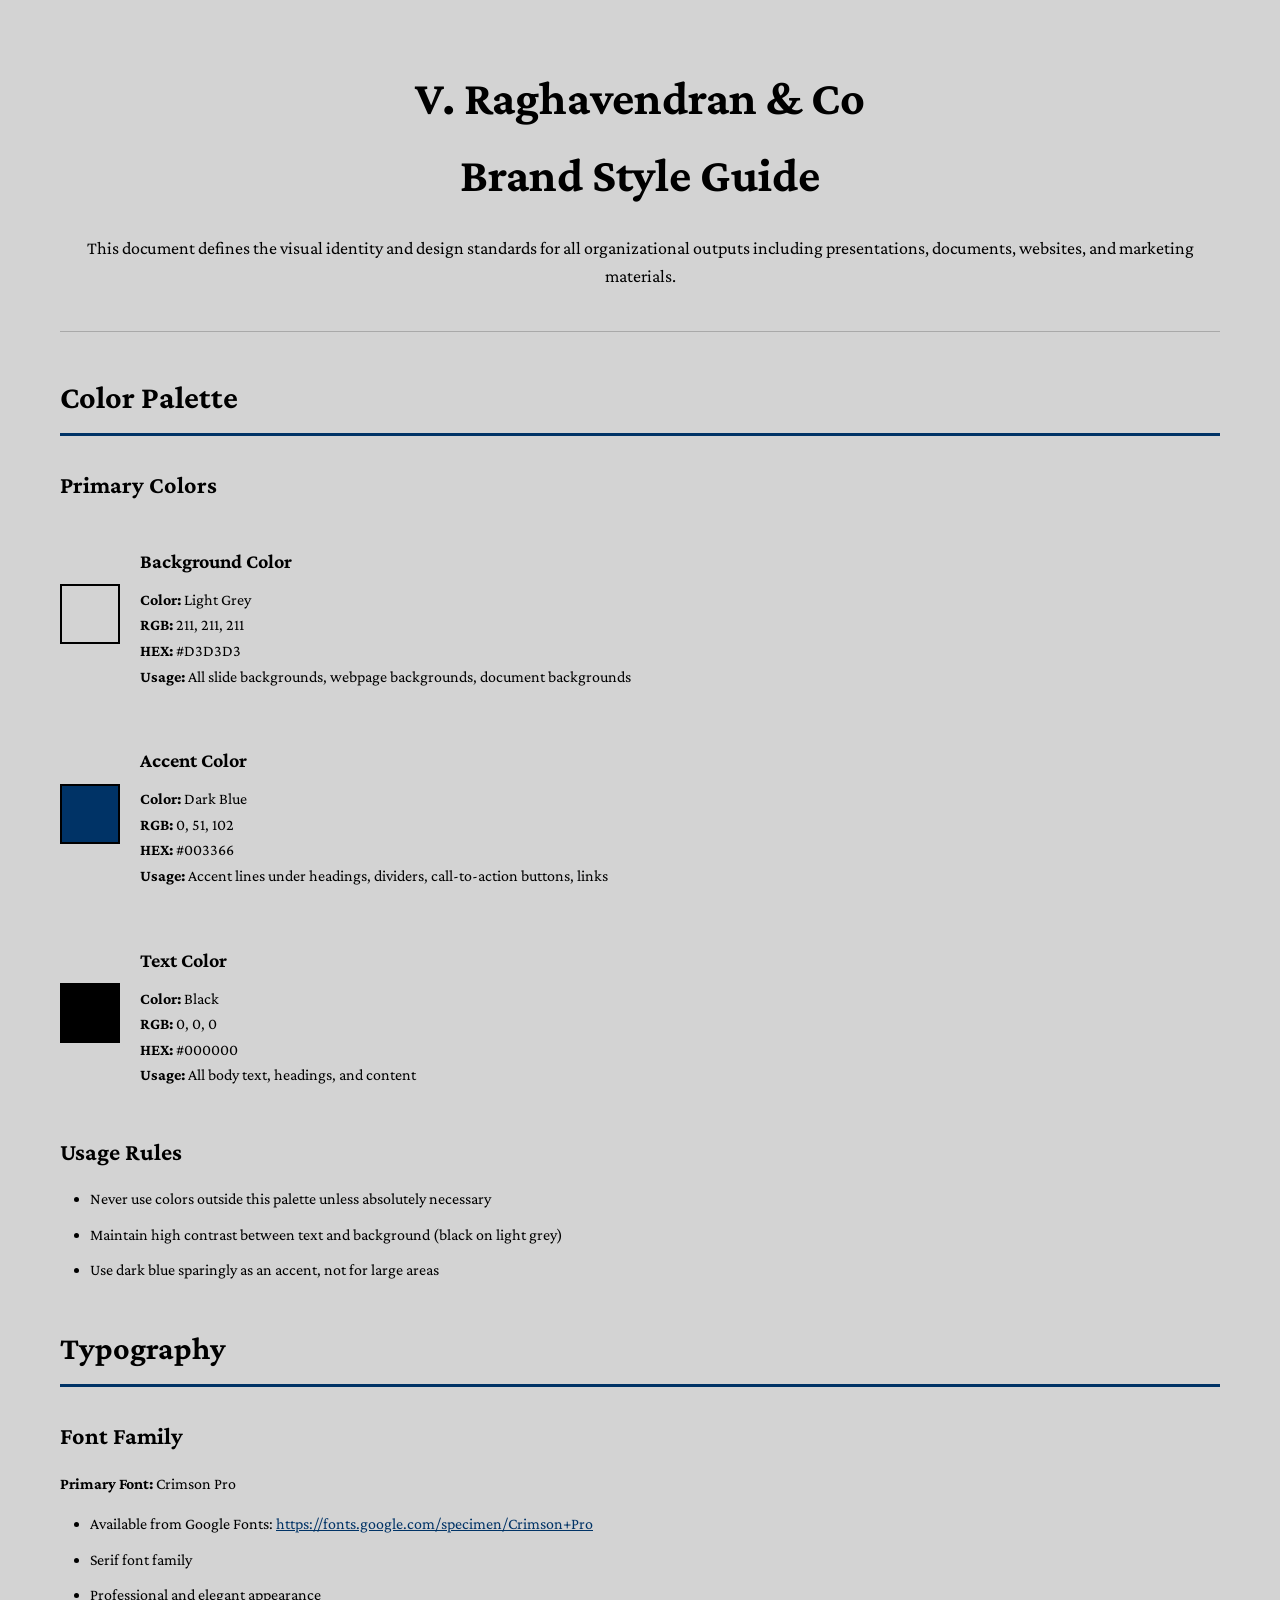
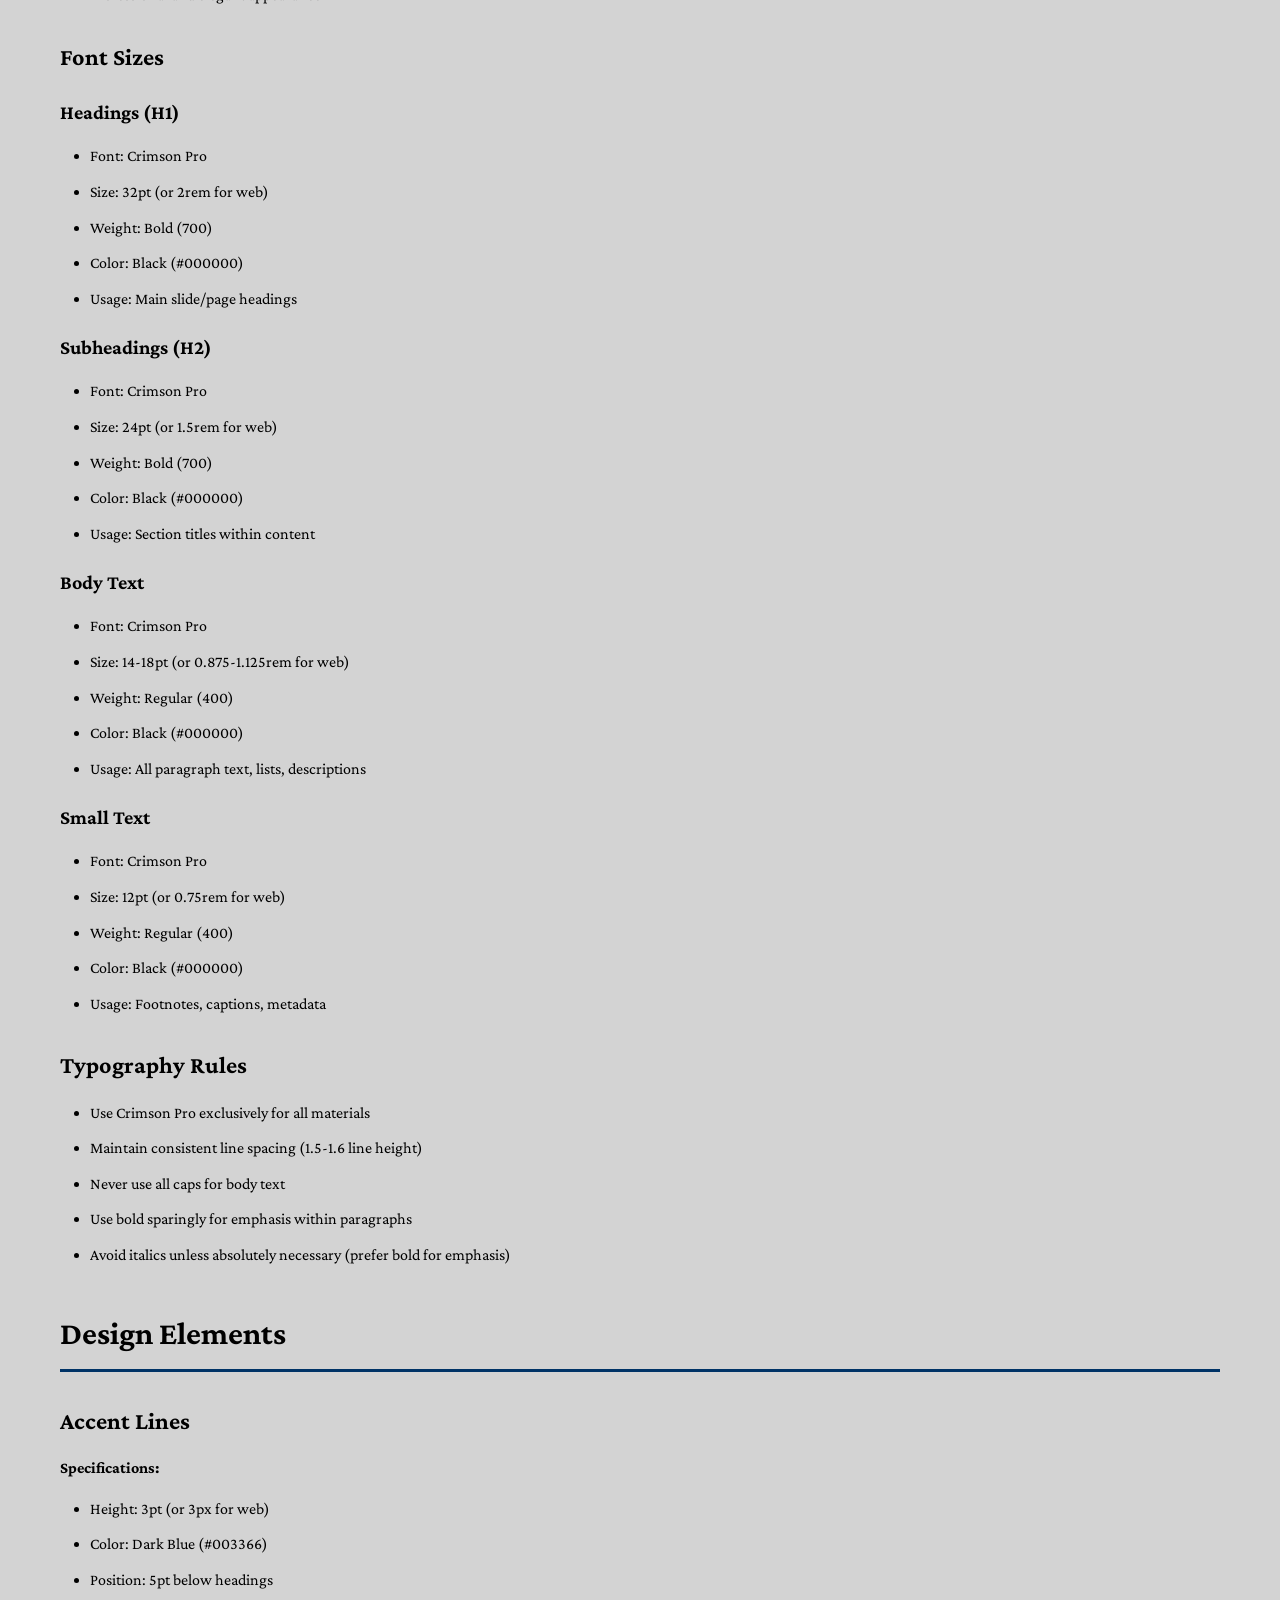
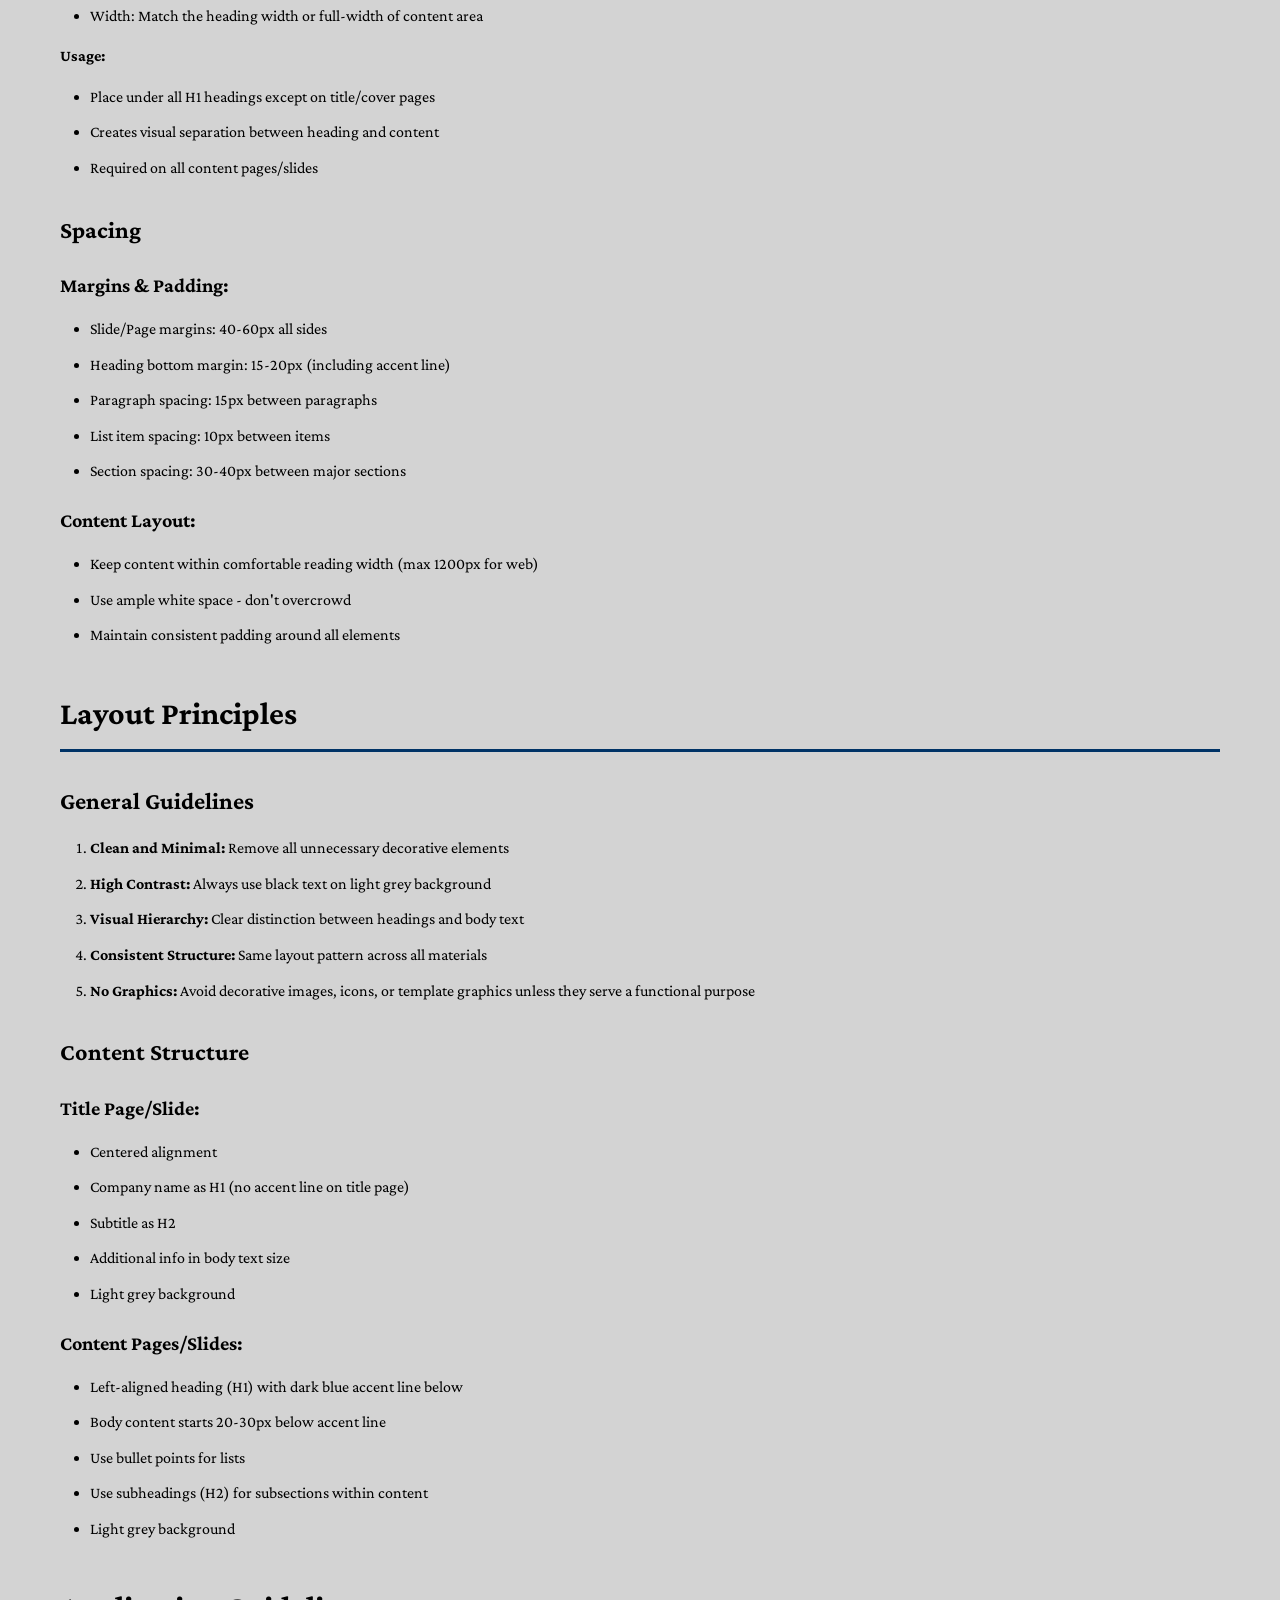
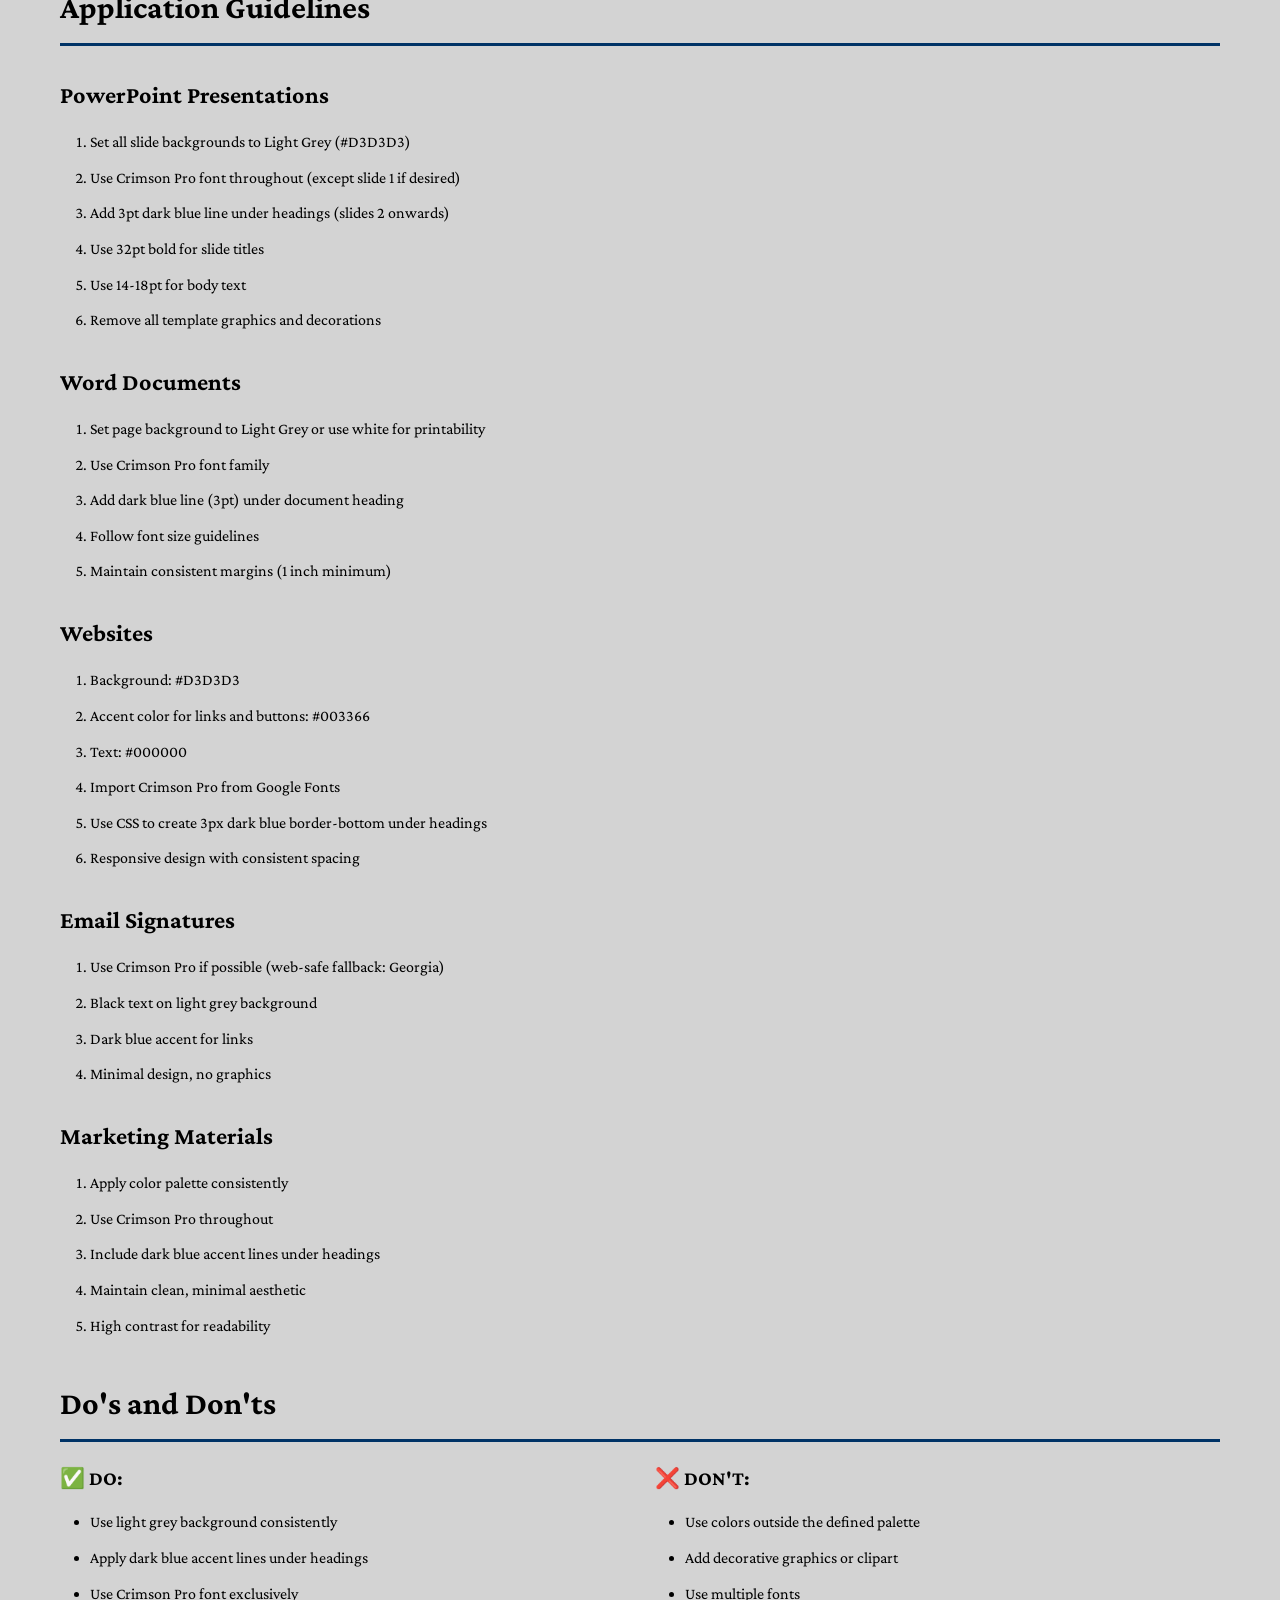
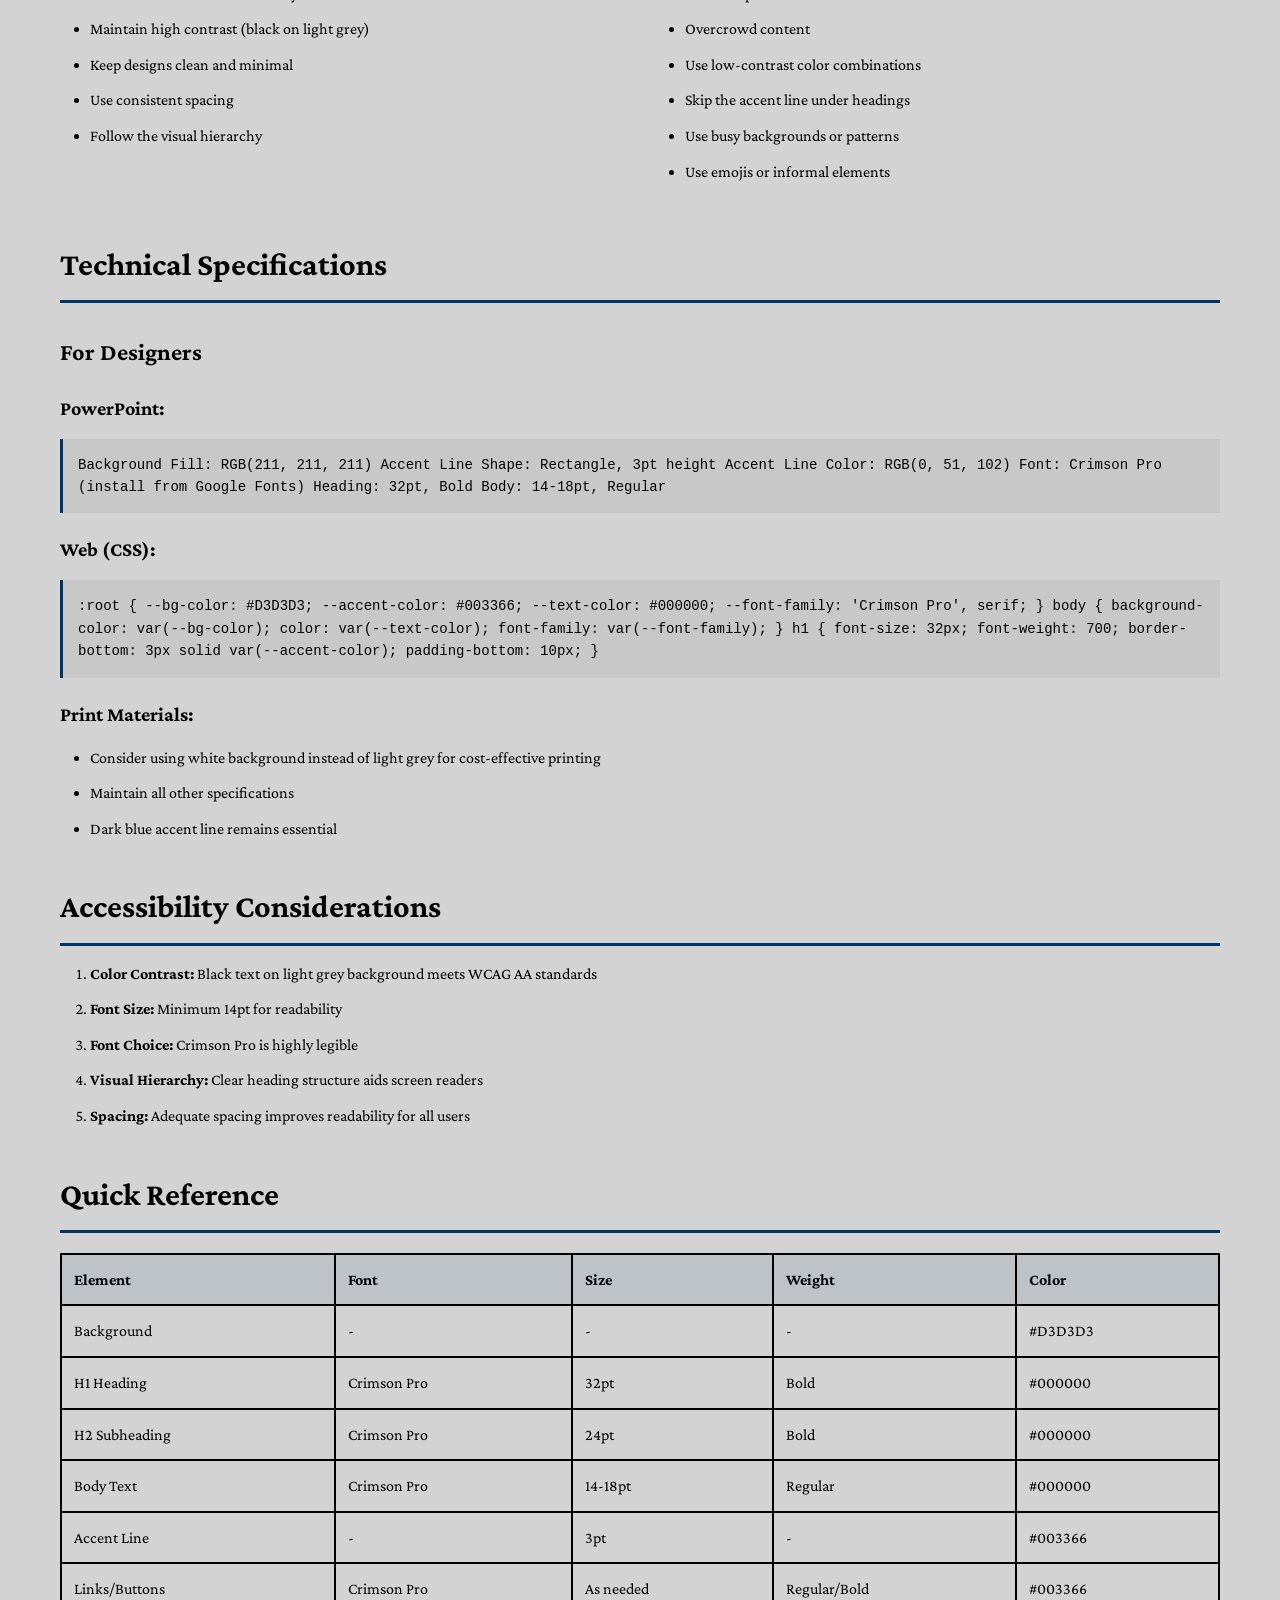
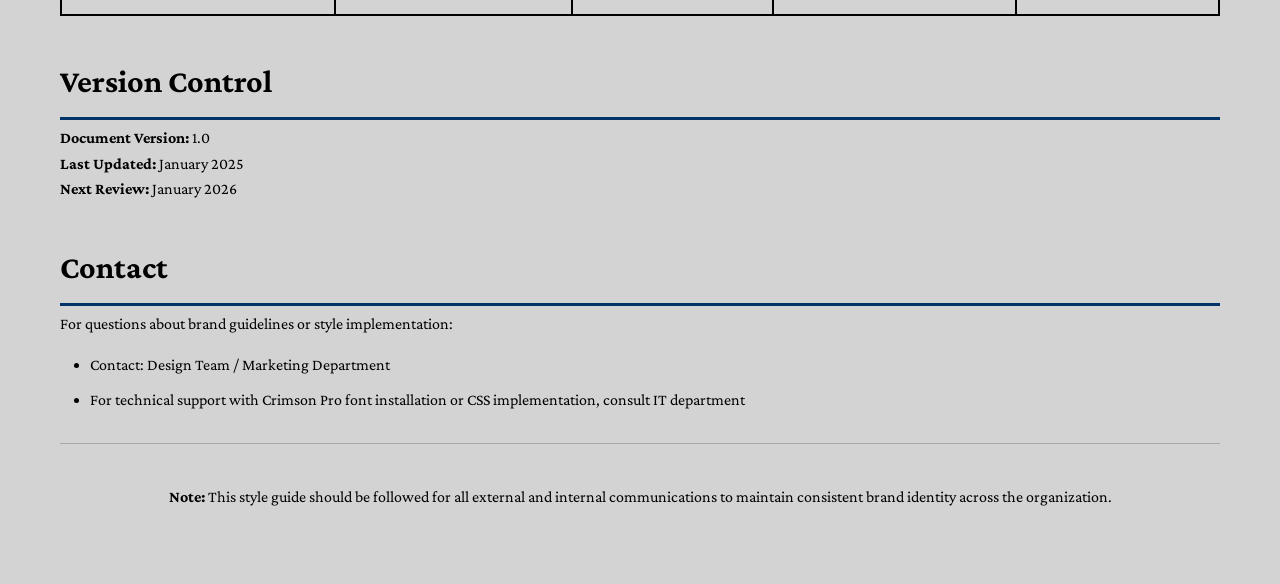
==== Brand_Style_Guide_Styled.html @ cbd0e16f "Add files via upload" ====
<!DOCTYPE html>
<html lang="en">
<head>
    <meta charset="UTF-8">
    <meta name="viewport" content="width=device-width, initial-scale=1.0">
    <title>V. Raghavendran & Co - Brand Style Guide</title>
    <link rel="preconnect" href="https://fonts.googleapis.com">
    <link rel="preconnect" href="https://fonts.gstatic.com" crossorigin>
    <link href="https://fonts.googleapis.com/css2?family=Crimson+Pro:wght@400;700&display=swap" rel="stylesheet">
    
    <style>
        :root {
            --bg-color: #D3D3D3;
            --accent-color: #003366;
            --text-color: #000000;
            --font-family: 'Crimson Pro', serif;
        }

        * {
            margin: 0;
            padding: 0;
            box-sizing: border-box;
        }

        body {
            background-color: var(--bg-color);
            color: var(--text-color);
            font-family: var(--font-family);
            font-size: 16px;
            line-height: 1.6;
            padding: 60px;
        }

        .container {
            max-width: 1200px;
            margin: 0 auto;
        }

        h1 {
            font-size: 48px;
            font-weight: 700;
            color: var(--text-color);
            margin-bottom: 20px;
            text-align: center;
            padding-bottom: 0;
        }

        h2 {
            font-size: 32px;
            font-weight: 700;
            color: var(--text-color);
            margin-top: 40px;
            margin-bottom: 5px;
            padding-bottom: 10px;
            border-bottom: 3px solid var(--accent-color);
        }

        h3 {
            font-size: 24px;
            font-weight: 700;
            color: var(--text-color);
            margin-top: 30px;
            margin-bottom: 15px;
        }

        h4 {
            font-size: 20px;
            font-weight: 700;
            color: var(--text-color);
            margin-top: 20px;
            margin-bottom: 10px;
        }

        p {
            margin-bottom: 15px;
        }

        ul, ol {
            margin: 15px 0 15px 30px;
        }

        li {
            margin-bottom: 10px;
        }

        strong {
            font-weight: 700;
        }

        .intro {
            text-align: center;
            margin-bottom: 40px;
            font-size: 18px;
        }

        hr {
            border: none;
            border-top: 1px solid rgba(0, 0, 0, 0.2);
            margin: 30px 0;
        }

        .color-box {
            display: inline-block;
            width: 60px;
            height: 60px;
            border: 2px solid var(--text-color);
            margin-right: 20px;
            vertical-align: middle;
        }

        .color-section {
            margin: 20px 0;
            display: flex;
            align-items: center;
        }

        .color-info {
            display: inline-block;
            vertical-align: middle;
        }

        table {
            width: 100%;
            border-collapse: collapse;
            margin: 20px 0;
        }

        table th, table td {
            border: 2px solid var(--text-color);
            padding: 12px;
            text-align: left;
        }

        table th {
            background-color: rgba(0, 51, 102, 0.1);
            font-weight: 700;
        }

        .code-block {
            background-color: rgba(0, 0, 0, 0.05);
            padding: 15px;
            margin: 15px 0;
            font-family: 'Courier New', monospace;
            font-size: 14px;
            border-left: 3px solid var(--accent-color);
            overflow-x: auto;
        }

        .dos-donts {
            display: grid;
            grid-template-columns: 1fr 1fr;
            gap: 30px;
            margin: 20px 0;
        }

        .dos-donts h4 {
            margin-top: 0;
        }

        @media (max-width: 768px) {
            body {
                padding: 20px;
            }

            h1 {
                font-size: 32px;
            }

            h2 {
                font-size: 24px;
            }

            .dos-donts {
                grid-template-columns: 1fr;
            }

            .color-section {
                flex-direction: column;
                align-items: flex-start;
            }

            .color-box {
                margin-bottom: 10px;
            }
        }

        @media print {
            body {
                background-color: white;
            }
        }
    </style>
</head>
<body>
    <div class="container">
        <h1>V. Raghavendran & Co<br>Brand Style Guide</h1>
        
        <p class="intro">This document defines the visual identity and design standards for all organizational outputs including presentations, documents, websites, and marketing materials.</p>

        <hr>

        <h2>Color Palette</h2>

        <h3>Primary Colors</h3>

        <div class="color-section">
            <div class="color-box" style="background-color: #D3D3D3;"></div>
            <div class="color-info">
                <h4>Background Color</h4>
                <p><strong>Color:</strong> Light Grey<br>
                <strong>RGB:</strong> 211, 211, 211<br>
                <strong>HEX:</strong> #D3D3D3<br>
                <strong>Usage:</strong> All slide backgrounds, webpage backgrounds, document backgrounds</p>
            </div>
        </div>

        <div class="color-section">
            <div class="color-box" style="background-color: #003366;"></div>
            <div class="color-info">
                <h4>Accent Color</h4>
                <p><strong>Color:</strong> Dark Blue<br>
                <strong>RGB:</strong> 0, 51, 102<br>
                <strong>HEX:</strong> #003366<br>
                <strong>Usage:</strong> Accent lines under headings, dividers, call-to-action buttons, links</p>
            </div>
        </div>

        <div class="color-section">
            <div class="color-box" style="background-color: #000000;"></div>
            <div class="color-info">
                <h4>Text Color</h4>
                <p><strong>Color:</strong> Black<br>
                <strong>RGB:</strong> 0, 0, 0<br>
                <strong>HEX:</strong> #000000<br>
                <strong>Usage:</strong> All body text, headings, and content</p>
            </div>
        </div>

        <h3>Usage Rules</h3>
        <ul>
            <li>Never use colors outside this palette unless absolutely necessary</li>
            <li>Maintain high contrast between text and background (black on light grey)</li>
            <li>Use dark blue sparingly as an accent, not for large areas</li>
        </ul>

        <h2>Typography</h2>

        <h3>Font Family</h3>
        <p><strong>Primary Font:</strong> Crimson Pro</p>
        <ul>
            <li>Available from Google Fonts: <a href="https://fonts.google.com/specimen/Crimson+Pro" style="color: #003366;">https://fonts.google.com/specimen/Crimson+Pro</a></li>
            <li>Serif font family</li>
            <li>Professional and elegant appearance</li>
        </ul>

        <h3>Font Sizes</h3>

        <h4>Headings (H1)</h4>
        <ul>
            <li>Font: Crimson Pro</li>
            <li>Size: 32pt (or 2rem for web)</li>
            <li>Weight: Bold (700)</li>
            <li>Color: Black (#000000)</li>
            <li>Usage: Main slide/page headings</li>
        </ul>

        <h4>Subheadings (H2)</h4>
        <ul>
            <li>Font: Crimson Pro</li>
            <li>Size: 24pt (or 1.5rem for web)</li>
            <li>Weight: Bold (700)</li>
            <li>Color: Black (#000000)</li>
            <li>Usage: Section titles within content</li>
        </ul>

        <h4>Body Text</h4>
        <ul>
            <li>Font: Crimson Pro</li>
            <li>Size: 14-18pt (or 0.875-1.125rem for web)</li>
            <li>Weight: Regular (400)</li>
            <li>Color: Black (#000000)</li>
            <li>Usage: All paragraph text, lists, descriptions</li>
        </ul>

        <h4>Small Text</h4>
        <ul>
            <li>Font: Crimson Pro</li>
            <li>Size: 12pt (or 0.75rem for web)</li>
            <li>Weight: Regular (400)</li>
            <li>Color: Black (#000000)</li>
            <li>Usage: Footnotes, captions, metadata</li>
        </ul>

        <h3>Typography Rules</h3>
        <ul>
            <li>Use Crimson Pro exclusively for all materials</li>
            <li>Maintain consistent line spacing (1.5-1.6 line height)</li>
            <li>Never use all caps for body text</li>
            <li>Use bold sparingly for emphasis within paragraphs</li>
            <li>Avoid italics unless absolutely necessary (prefer bold for emphasis)</li>
        </ul>

        <h2>Design Elements</h2>

        <h3>Accent Lines</h3>
        <p><strong>Specifications:</strong></p>
        <ul>
            <li>Height: 3pt (or 3px for web)</li>
            <li>Color: Dark Blue (#003366)</li>
            <li>Position: 5pt below headings</li>
            <li>Width: Match the heading width or full-width of content area</li>
        </ul>

        <p><strong>Usage:</strong></p>
        <ul>
            <li>Place under all H1 headings except on title/cover pages</li>
            <li>Creates visual separation between heading and content</li>
            <li>Required on all content pages/slides</li>
        </ul>

        <h3>Spacing</h3>

        <h4>Margins & Padding:</h4>
        <ul>
            <li>Slide/Page margins: 40-60px all sides</li>
            <li>Heading bottom margin: 15-20px (including accent line)</li>
            <li>Paragraph spacing: 15px between paragraphs</li>
            <li>List item spacing: 10px between items</li>
            <li>Section spacing: 30-40px between major sections</li>
        </ul>

        <h4>Content Layout:</h4>
        <ul>
            <li>Keep content within comfortable reading width (max 1200px for web)</li>
            <li>Use ample white space - don't overcrowd</li>
            <li>Maintain consistent padding around all elements</li>
        </ul>

        <h2>Layout Principles</h2>

        <h3>General Guidelines</h3>
        <ol>
            <li><strong>Clean and Minimal:</strong> Remove all unnecessary decorative elements</li>
            <li><strong>High Contrast:</strong> Always use black text on light grey background</li>
            <li><strong>Visual Hierarchy:</strong> Clear distinction between headings and body text</li>
            <li><strong>Consistent Structure:</strong> Same layout pattern across all materials</li>
            <li><strong>No Graphics:</strong> Avoid decorative images, icons, or template graphics unless they serve a functional purpose</li>
        </ol>

        <h3>Content Structure</h3>

        <h4>Title Page/Slide:</h4>
        <ul>
            <li>Centered alignment</li>
            <li>Company name as H1 (no accent line on title page)</li>
            <li>Subtitle as H2</li>
            <li>Additional info in body text size</li>
            <li>Light grey background</li>
        </ul>

        <h4>Content Pages/Slides:</h4>
        <ul>
            <li>Left-aligned heading (H1) with dark blue accent line below</li>
            <li>Body content starts 20-30px below accent line</li>
            <li>Use bullet points for lists</li>
            <li>Use subheadings (H2) for subsections within content</li>
            <li>Light grey background</li>
        </ul>

        <h2>Application Guidelines</h2>

        <h3>PowerPoint Presentations</h3>
        <ol>
            <li>Set all slide backgrounds to Light Grey (#D3D3D3)</li>
            <li>Use Crimson Pro font throughout (except slide 1 if desired)</li>
            <li>Add 3pt dark blue line under headings (slides 2 onwards)</li>
            <li>Use 32pt bold for slide titles</li>
            <li>Use 14-18pt for body text</li>
            <li>Remove all template graphics and decorations</li>
        </ol>

        <h3>Word Documents</h3>
        <ol>
            <li>Set page background to Light Grey or use white for printability</li>
            <li>Use Crimson Pro font family</li>
            <li>Add dark blue line (3pt) under document heading</li>
            <li>Follow font size guidelines</li>
            <li>Maintain consistent margins (1 inch minimum)</li>
        </ol>

        <h3>Websites</h3>
        <ol>
            <li>Background: #D3D3D3</li>
            <li>Accent color for links and buttons: #003366</li>
            <li>Text: #000000</li>
            <li>Import Crimson Pro from Google Fonts</li>
            <li>Use CSS to create 3px dark blue border-bottom under headings</li>
            <li>Responsive design with consistent spacing</li>
        </ol>

        <h3>Email Signatures</h3>
        <ol>
            <li>Use Crimson Pro if possible (web-safe fallback: Georgia)</li>
            <li>Black text on light grey background</li>
            <li>Dark blue accent for links</li>
            <li>Minimal design, no graphics</li>
        </ol>

        <h3>Marketing Materials</h3>
        <ol>
            <li>Apply color palette consistently</li>
            <li>Use Crimson Pro throughout</li>
            <li>Include dark blue accent lines under headings</li>
            <li>Maintain clean, minimal aesthetic</li>
            <li>High contrast for readability</li>
        </ol>

        <h2>Do's and Don'ts</h2>

        <div class="dos-donts">
            <div>
                <h4>✅ DO:</h4>
                <ul>
                    <li>Use light grey background consistently</li>
                    <li>Apply dark blue accent lines under headings</li>
                    <li>Use Crimson Pro font exclusively</li>
                    <li>Maintain high contrast (black on light grey)</li>
                    <li>Keep designs clean and minimal</li>
                    <li>Use consistent spacing</li>
                    <li>Follow the visual hierarchy</li>
                </ul>
            </div>
            <div>
                <h4>❌ DON'T:</h4>
                <ul>
                    <li>Use colors outside the defined palette</li>
                    <li>Add decorative graphics or clipart</li>
                    <li>Use multiple fonts</li>
                    <li>Overcrowd content</li>
                    <li>Use low-contrast color combinations</li>
                    <li>Skip the accent line under headings</li>
                    <li>Use busy backgrounds or patterns</li>
                    <li>Use emojis or informal elements</li>
                </ul>
            </div>
        </div>

        <h2>Technical Specifications</h2>

        <h3>For Designers</h3>

        <h4>PowerPoint:</h4>
        <div class="code-block">Background Fill: RGB(211, 211, 211)
Accent Line Shape: Rectangle, 3pt height
Accent Line Color: RGB(0, 51, 102)
Font: Crimson Pro (install from Google Fonts)
Heading: 32pt, Bold
Body: 14-18pt, Regular</div>

        <h4>Web (CSS):</h4>
        <div class="code-block">:root {
  --bg-color: #D3D3D3;
  --accent-color: #003366;
  --text-color: #000000;
  --font-family: 'Crimson Pro', serif;
}

body {
  background-color: var(--bg-color);
  color: var(--text-color);
  font-family: var(--font-family);
}

h1 {
  font-size: 32px;
  font-weight: 700;
  border-bottom: 3px solid var(--accent-color);
  padding-bottom: 10px;
}</div>

        <h4>Print Materials:</h4>
        <ul>
            <li>Consider using white background instead of light grey for cost-effective printing</li>
            <li>Maintain all other specifications</li>
            <li>Dark blue accent line remains essential</li>
        </ul>

        <h2>Accessibility Considerations</h2>
        <ol>
            <li><strong>Color Contrast:</strong> Black text on light grey background meets WCAG AA standards</li>
            <li><strong>Font Size:</strong> Minimum 14pt for readability</li>
            <li><strong>Font Choice:</strong> Crimson Pro is highly legible</li>
            <li><strong>Visual Hierarchy:</strong> Clear heading structure aids screen readers</li>
            <li><strong>Spacing:</strong> Adequate spacing improves readability for all users</li>
        </ol>

        <h2>Quick Reference</h2>

        <table>
            <thead>
                <tr>
                    <th>Element</th>
                    <th>Font</th>
                    <th>Size</th>
                    <th>Weight</th>
                    <th>Color</th>
                </tr>
            </thead>
            <tbody>
                <tr>
                    <td>Background</td>
                    <td>-</td>
                    <td>-</td>
                    <td>-</td>
                    <td>#D3D3D3</td>
                </tr>
                <tr>
                    <td>H1 Heading</td>
                    <td>Crimson Pro</td>
                    <td>32pt</td>
                    <td>Bold</td>
                    <td>#000000</td>
                </tr>
                <tr>
                    <td>H2 Subheading</td>
                    <td>Crimson Pro</td>
                    <td>24pt</td>
                    <td>Bold</td>
                    <td>#000000</td>
                </tr>
                <tr>
                    <td>Body Text</td>
                    <td>Crimson Pro</td>
                    <td>14-18pt</td>
                    <td>Regular</td>
                    <td>#000000</td>
                </tr>
                <tr>
                    <td>Accent Line</td>
                    <td>-</td>
                    <td>3pt</td>
                    <td>-</td>
                    <td>#003366</td>
                </tr>
                <tr>
                    <td>Links/Buttons</td>
                    <td>Crimson Pro</td>
                    <td>As needed</td>
                    <td>Regular/Bold</td>
                    <td>#003366</td>
                </tr>
            </tbody>
        </table>

        <h2>Version Control</h2>
        <p><strong>Document Version:</strong> 1.0<br>
        <strong>Last Updated:</strong> January 2025<br>
        <strong>Next Review:</strong> January 2026</p>

        <h2>Contact</h2>
        <p>For questions about brand guidelines or style implementation:</p>
        <ul>
            <li>Contact: Design Team / Marketing Department</li>
            <li>For technical support with Crimson Pro font installation or CSS implementation, consult IT department</li>
        </ul>

        <hr>

        <p style="text-align: center; margin-top: 40px;"><strong>Note:</strong> This style guide should be followed for all external and internal communications to maintain consistent brand identity across the organization.</p>

    </div>
</body>
</html>
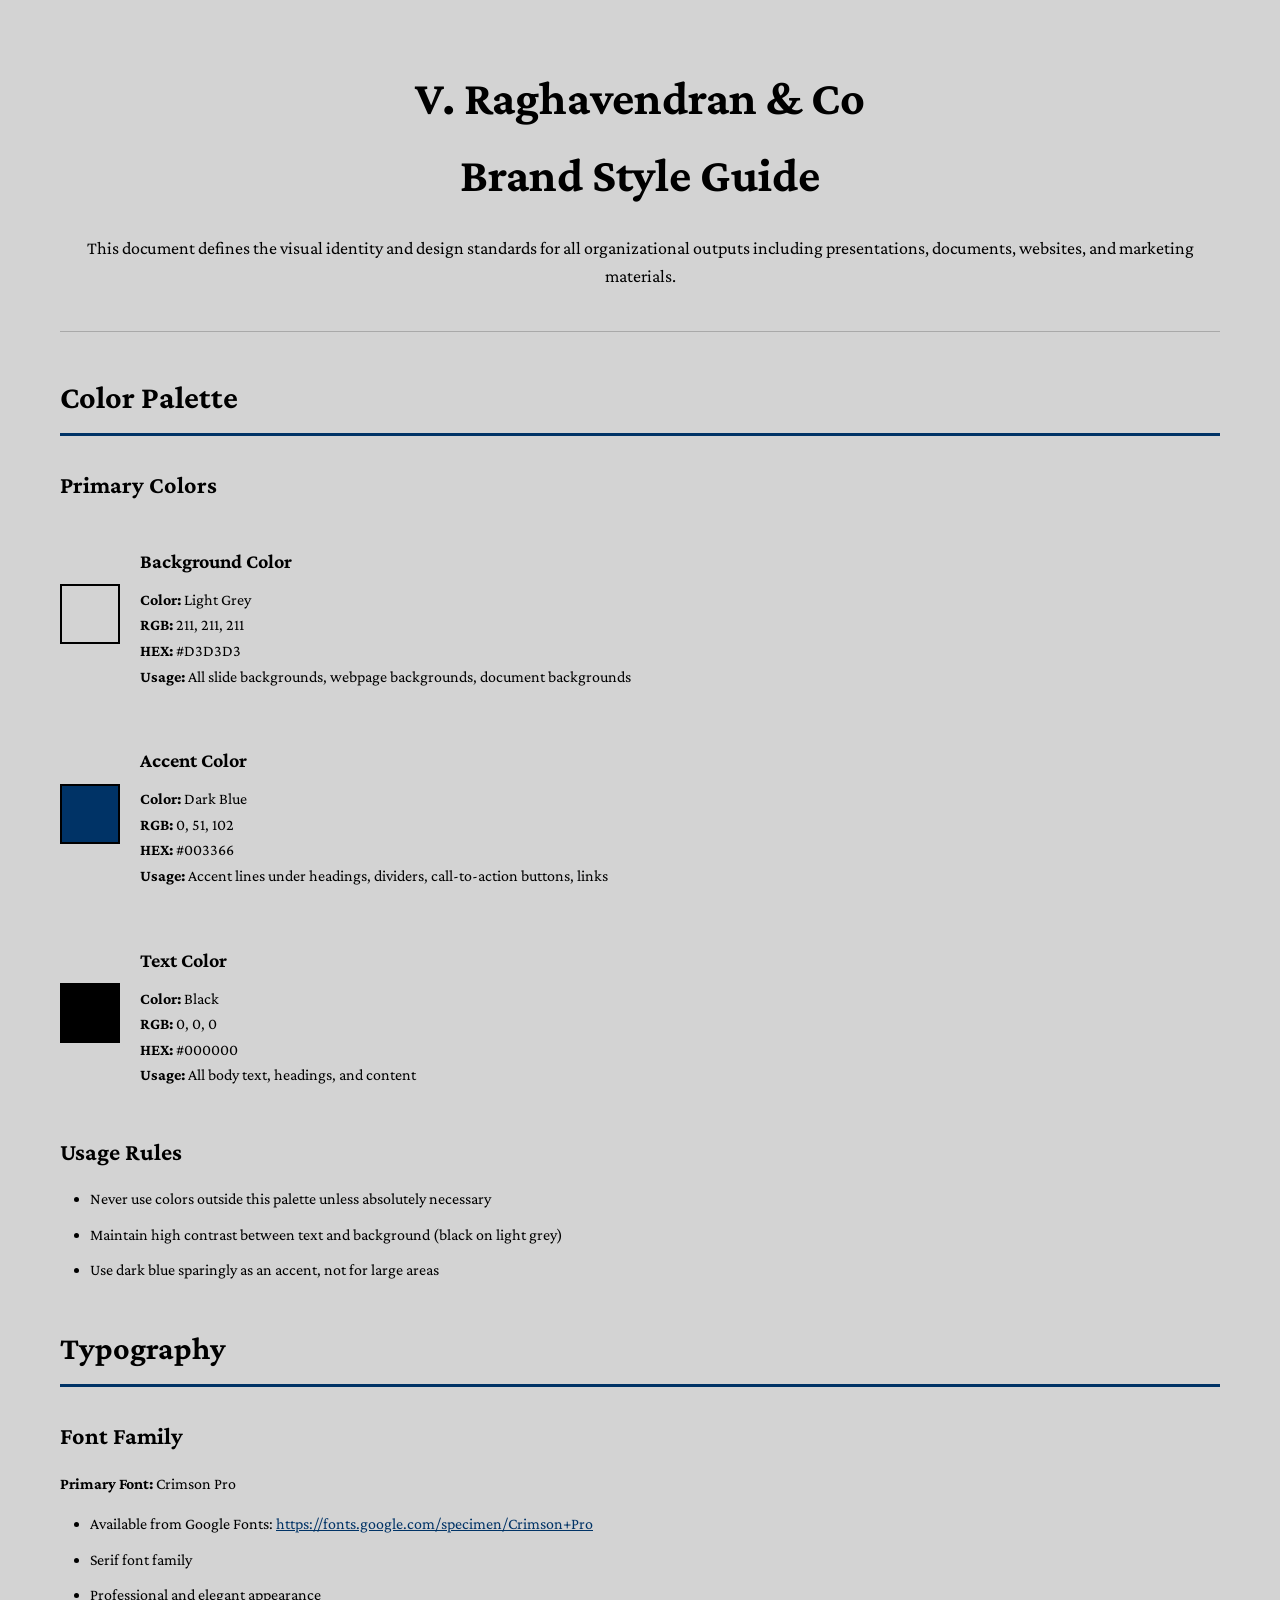
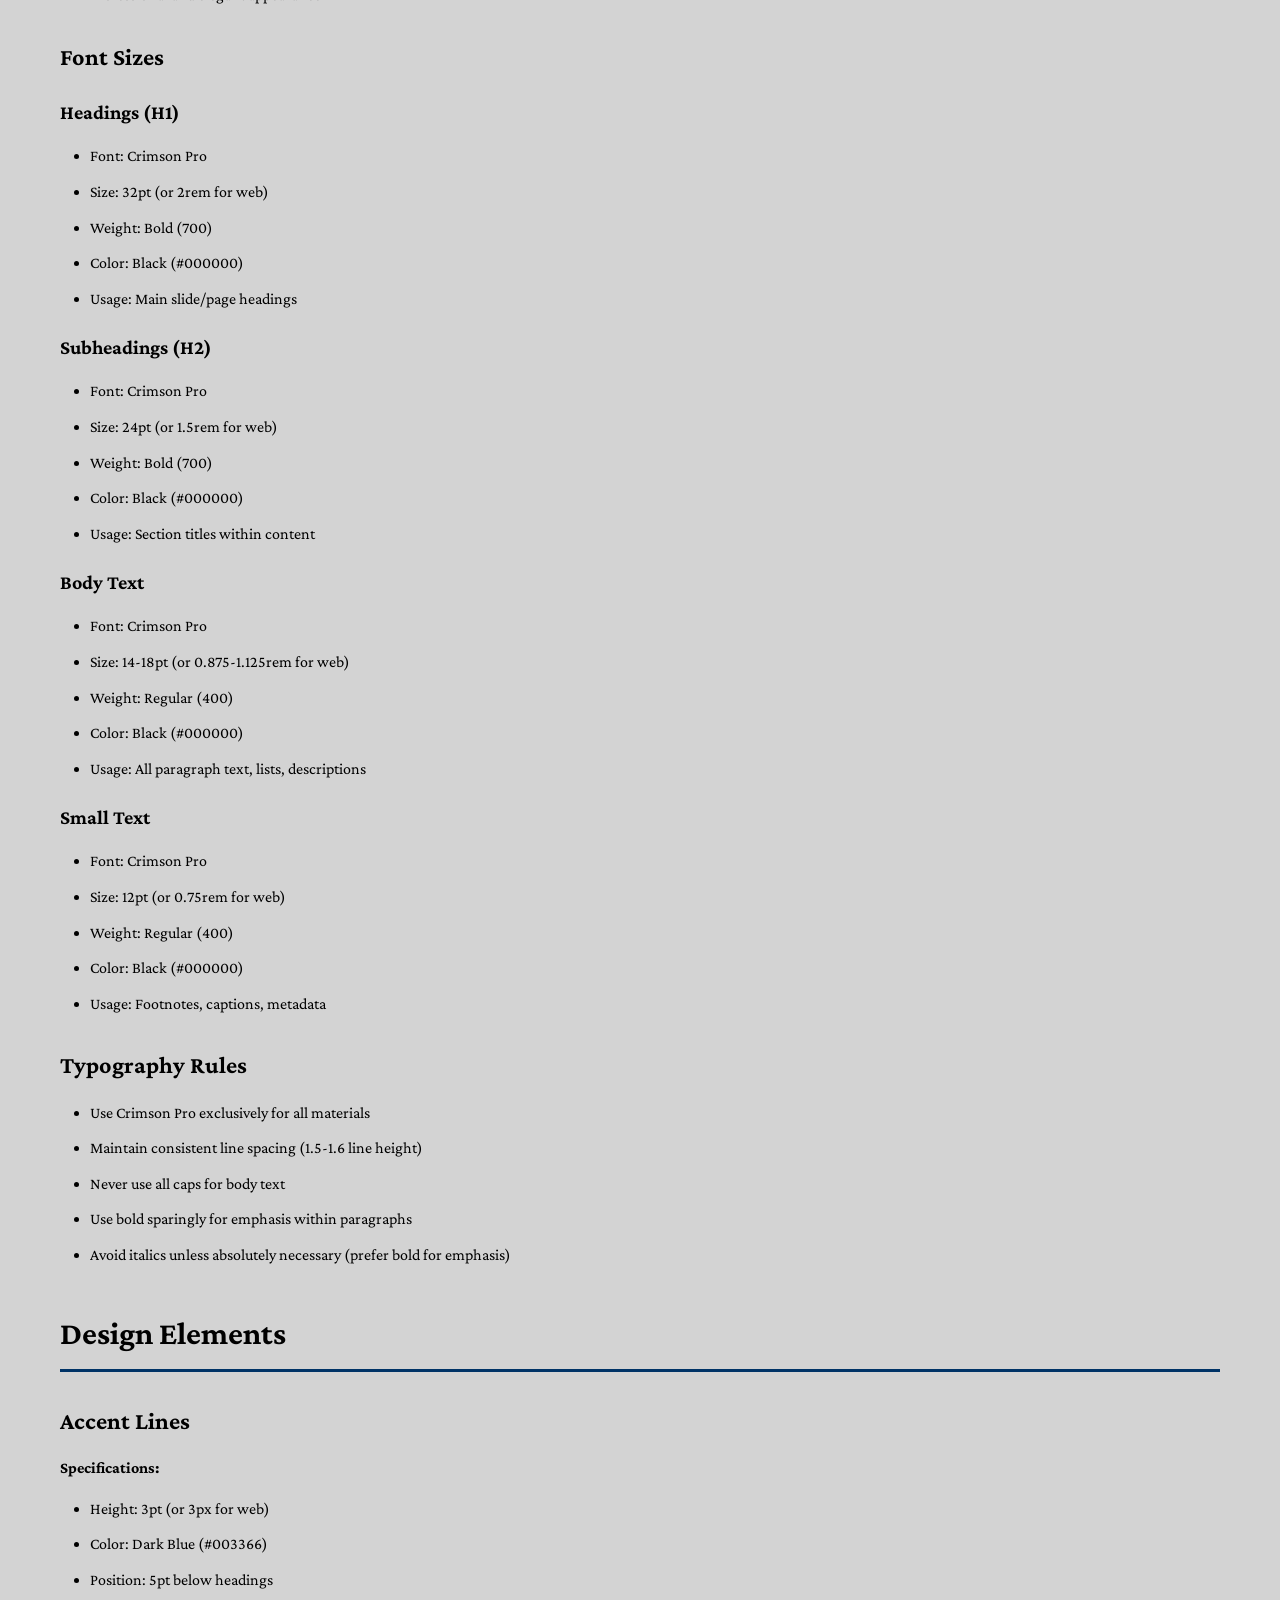
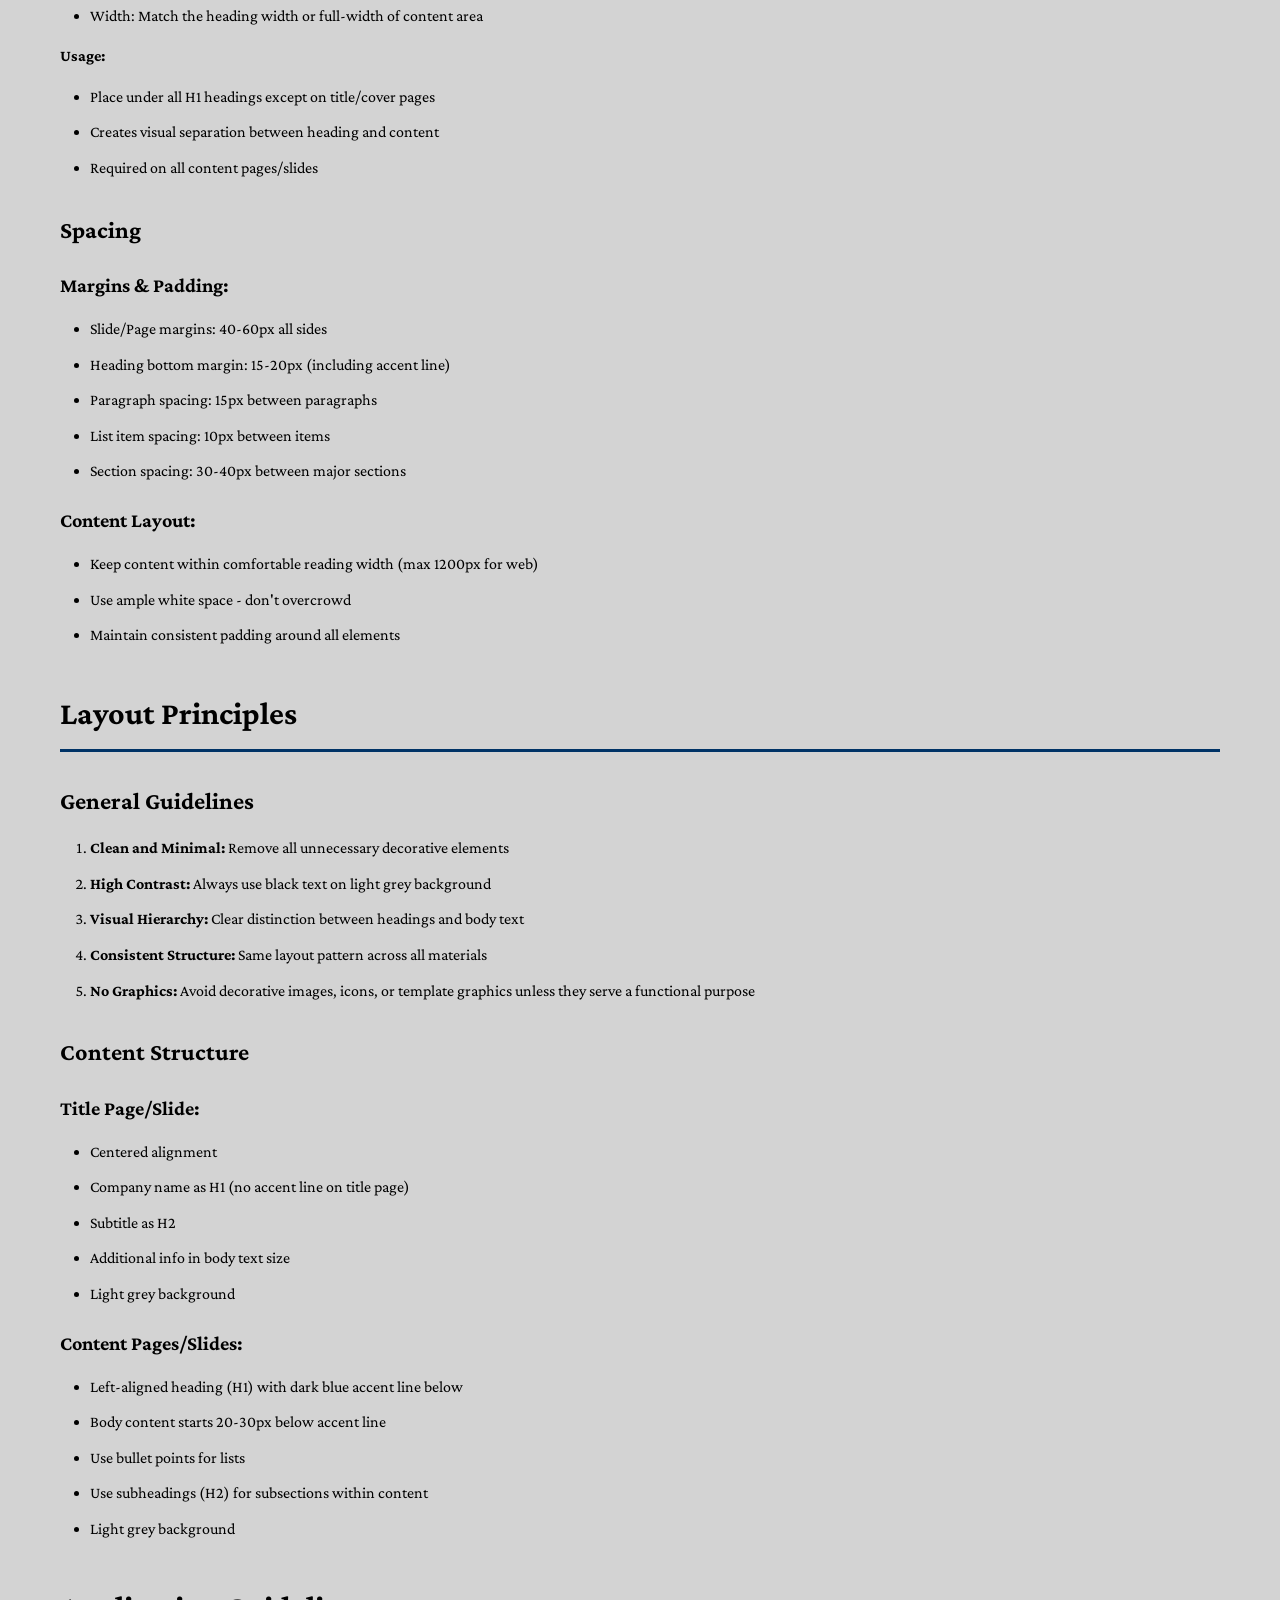
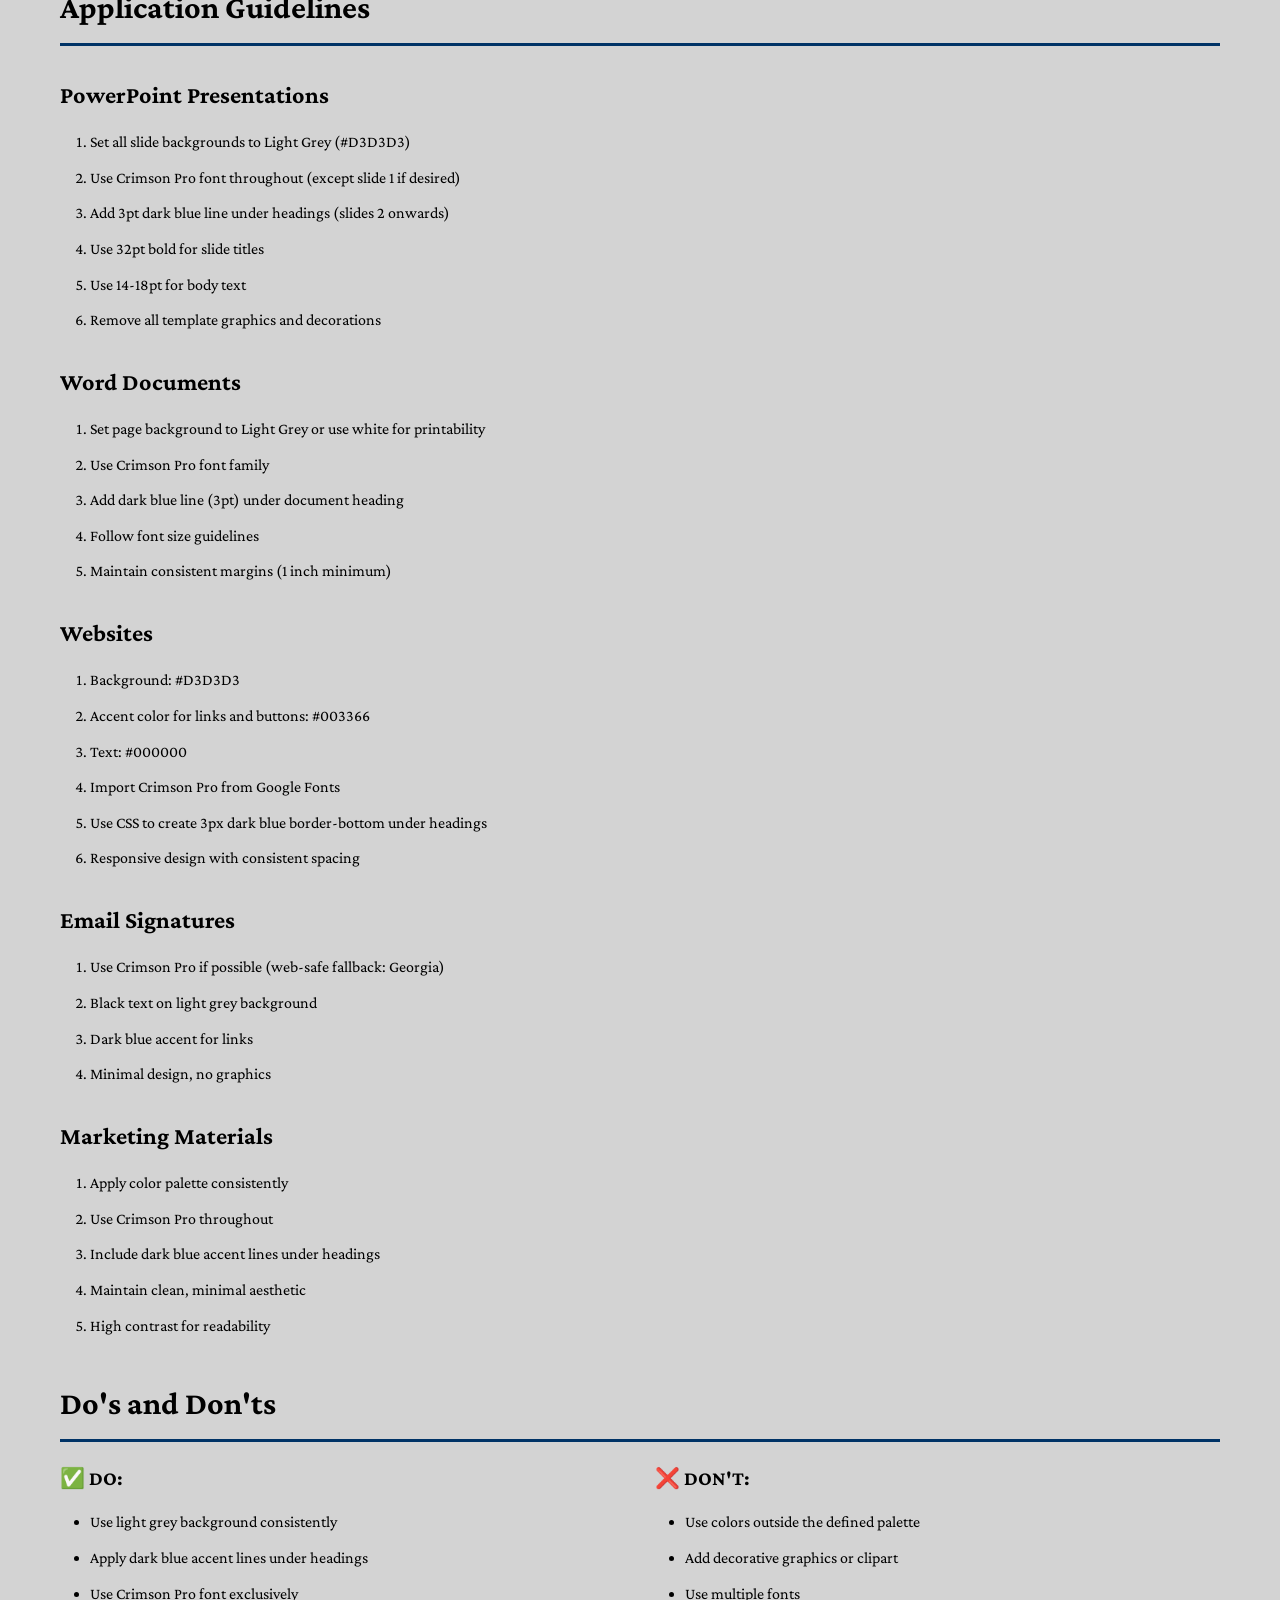
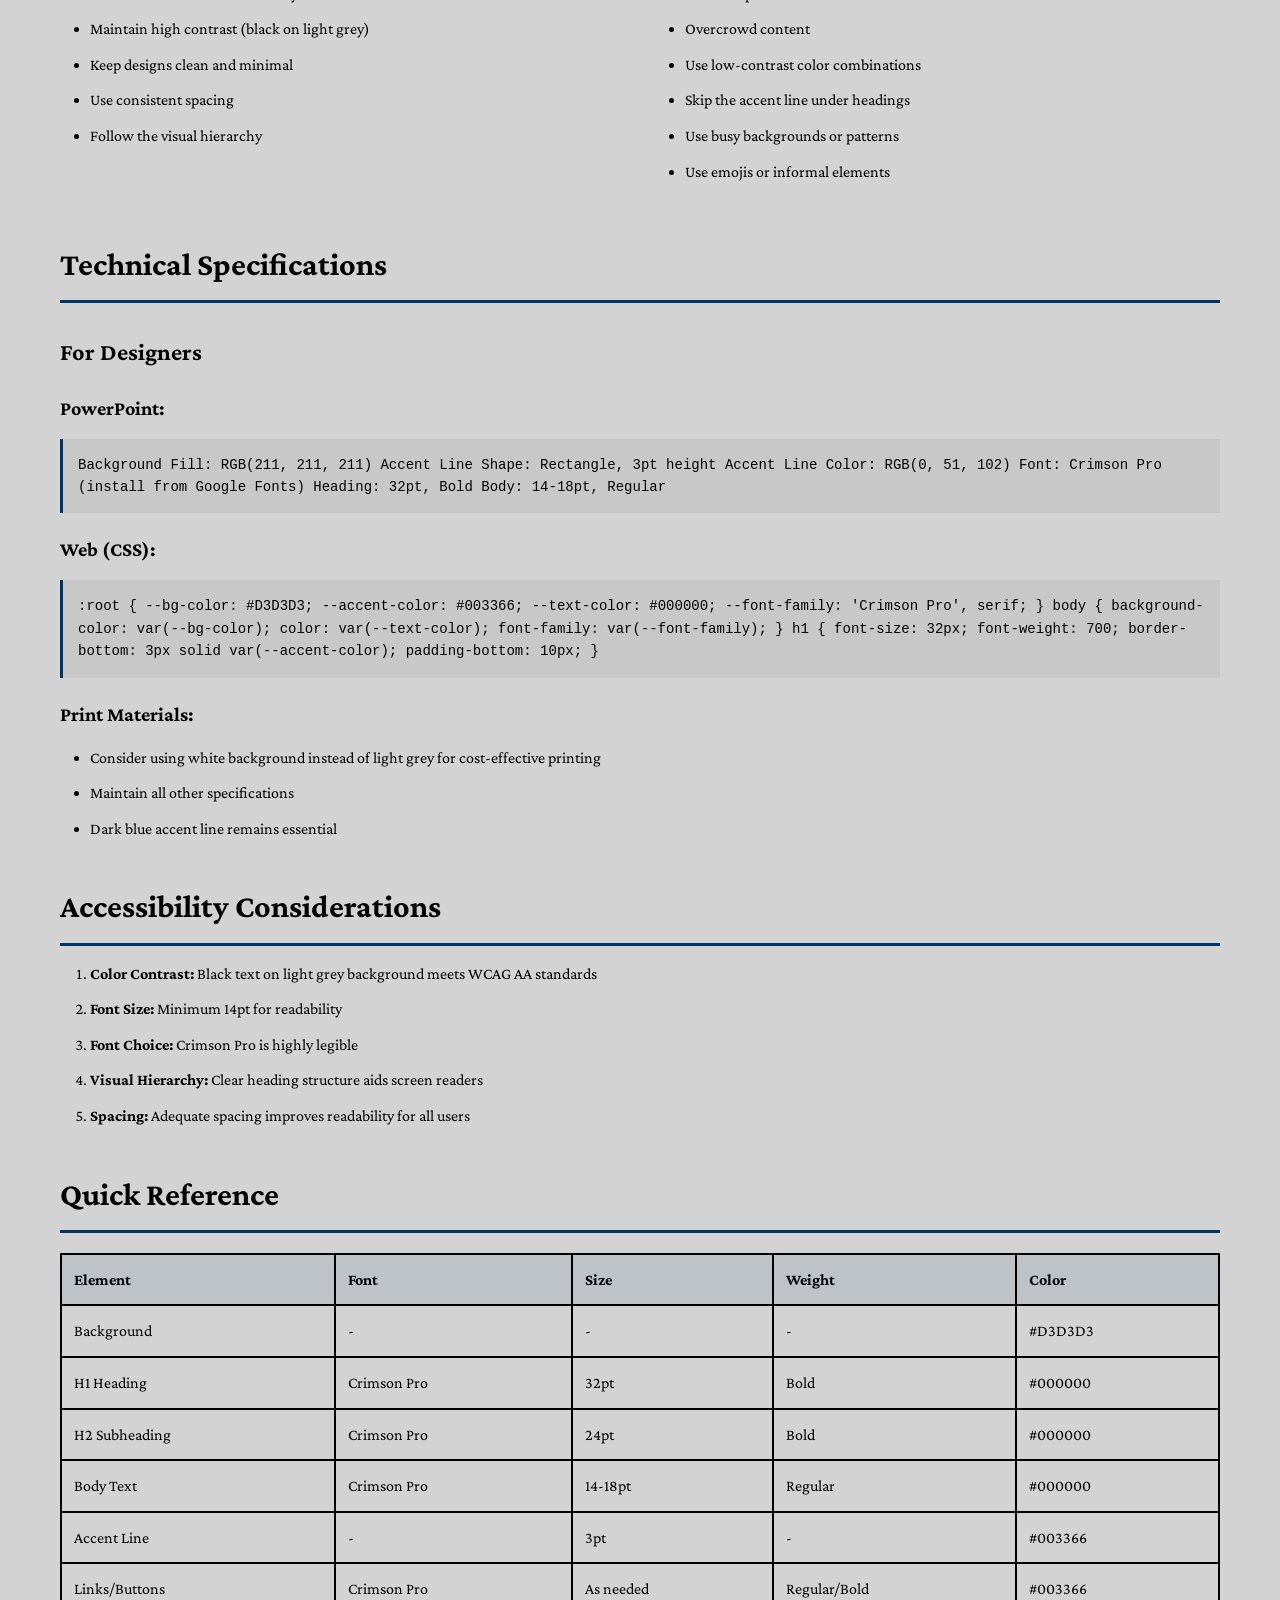
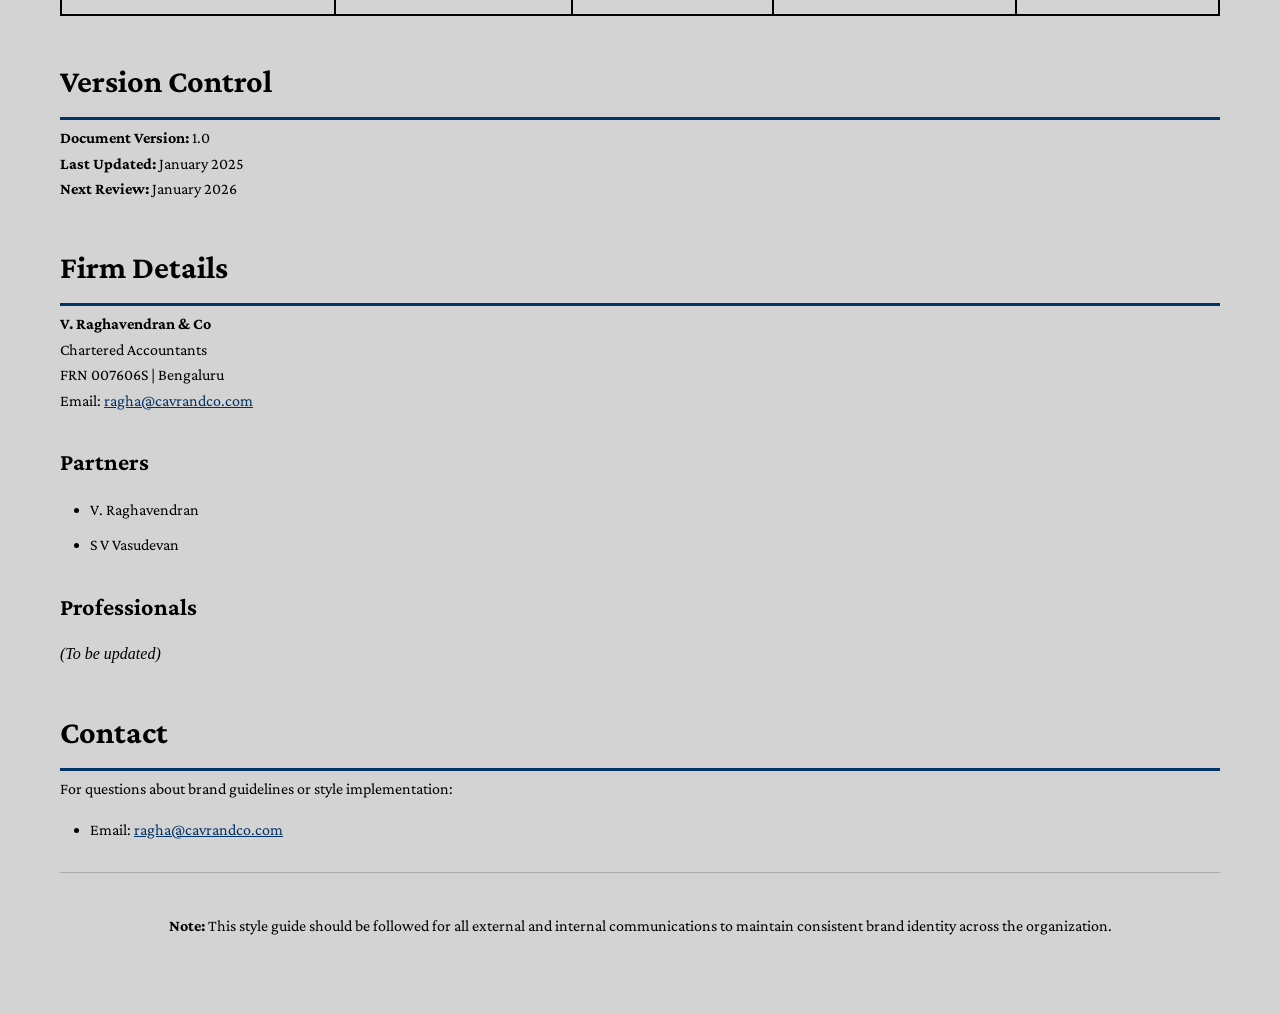
==== commit e512f839: "Add firm identity details: FRN, Bengaluru, partners, email - Add firm details section: FRN 007606S, " ====
--- a/Brand_Style_Guide_Styled.html
+++ b/Brand_Style_Guide_Styled.html
@@ -557,11 +557,25 @@
         <strong>Last Updated:</strong> January 2025<br>
         <strong>Next Review:</strong> January 2026</p>
 
+        <h2>Firm Details</h2>
+        <p><strong>V. Raghavendran &amp; Co</strong><br>
+        Chartered Accountants<br>
+        FRN 007606S | Bengaluru<br>
+        Email: <a href="mailto:ragha@cavrandco.com" style="color: #003366;">ragha@cavrandco.com</a></p>
+
+        <h3>Partners</h3>
+        <ul>
+            <li>V. Raghavendran</li>
+            <li>S V Vasudevan</li>
+        </ul>
+
+        <h3>Professionals</h3>
+        <p><em>(To be updated)</em></p>
+
         <h2>Contact</h2>
         <p>For questions about brand guidelines or style implementation:</p>
         <ul>
-            <li>Contact: Design Team / Marketing Department</li>
-            <li>For technical support with Crimson Pro font installation or CSS implementation, consult IT department</li>
+            <li>Email: <a href="mailto:ragha@cavrandco.com" style="color: #003366;">ragha@cavrandco.com</a></li>
         </ul>
 
         <hr>
